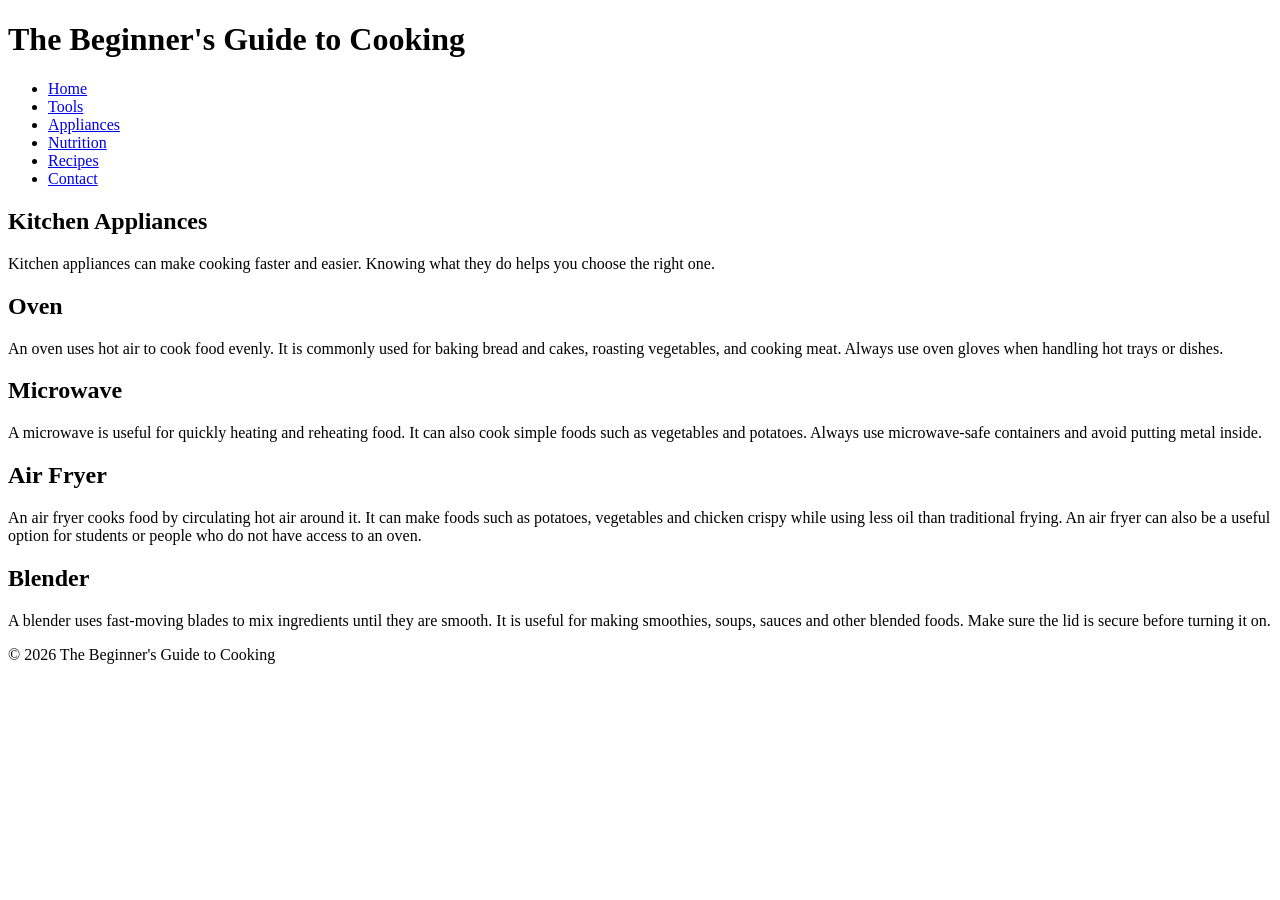
==== assessment2324 (2)/appliances.html @ 7f8e8d01 "hi" ====
<!DOCTYPE html>
<html lang="en">

<head>
	<meta charset="UTF-8">
	<meta name="viewport" content="width=device-width, initial-scale=1.0">
	<meta name="author" content="Christabel Agyeiwaa">
	<meta name="description" content="Learn how common kitchen appliances work and how beginners can use them safely and effectively.">
    <meta name="keywords" content="cooking, beginners, appliances, airfryer, blender">

	<title>Kitchen Appliances| The Beginner's Guide to Cooking</title>

	<link rel="stylesheet" type="text/css" href="css/style.css">
</head>

<body>

</body>
<header>
	<h1>The Beginner's Guide to Cooking</h1>

	<nav>
		<ul>
			<li><a href="index.html">Home</a></li>
			<li><a href="tools.html">Tools</a></li>
			<li><a href="appliances.html">Appliances</a></li>
			<li><a href="nutrition.html">Nutrition</a></li>
			<li><a href="recipes.html">Recipes</a></li>
			<li><a href="contact.html">Contact</a></li>
		</ul>
	</nav>
</header>
<main>
	<section>
	<h2>Kitchen Appliances</h2>

	<p>
		Kitchen appliances can make cooking faster and easier.
		Knowing what they do helps you choose the right one.
	</p>
</section>

    <section>
	<h2>Oven</h2>
    <p> 
     An oven uses hot air to cook food evenly. It is commonly used for baking bread and cakes, 
     roasting vegetables, and cooking meat. Always use oven gloves when handling hot trays or dishes.
	</p>

</section>
<section>
	<h2>Microwave</h2>

	<p>
        A microwave is useful for quickly heating and reheating food. It can also cook simple 
        foods such as vegetables and potatoes. Always use microwave-safe containers and avoid 
        putting metal inside.
	</p>
</section>
<section>
	<h2>Air Fryer</h2>

	<p>
		An air fryer cooks food by circulating hot air around it. It can make foods such as potatoes,
         vegetables and chicken crispy while using less oil than traditional frying.
		An air fryer can also be a useful option for students or people
		who do not have access to an oven.
	</p>
</section>
<section>
    <h2>Blender</h2>

    <p>
        A blender uses fast-moving blades to mix ingredients until they are smooth.
         It is useful for making smoothies, soups, sauces and other blended foods. 
         Make sure the lid is secure before turning it on.
    </p>        
</section>
</main>
</main>

<footer>
	<p>&copy; 2026 The Beginner's Guide to Cooking</p>
</footer>

</body>
</html>
---- assessment2324 (2)/css/style.css ----
/* add all items from grading group 3 and 4. Search for items in group 5 that refer to css f.e. z index */
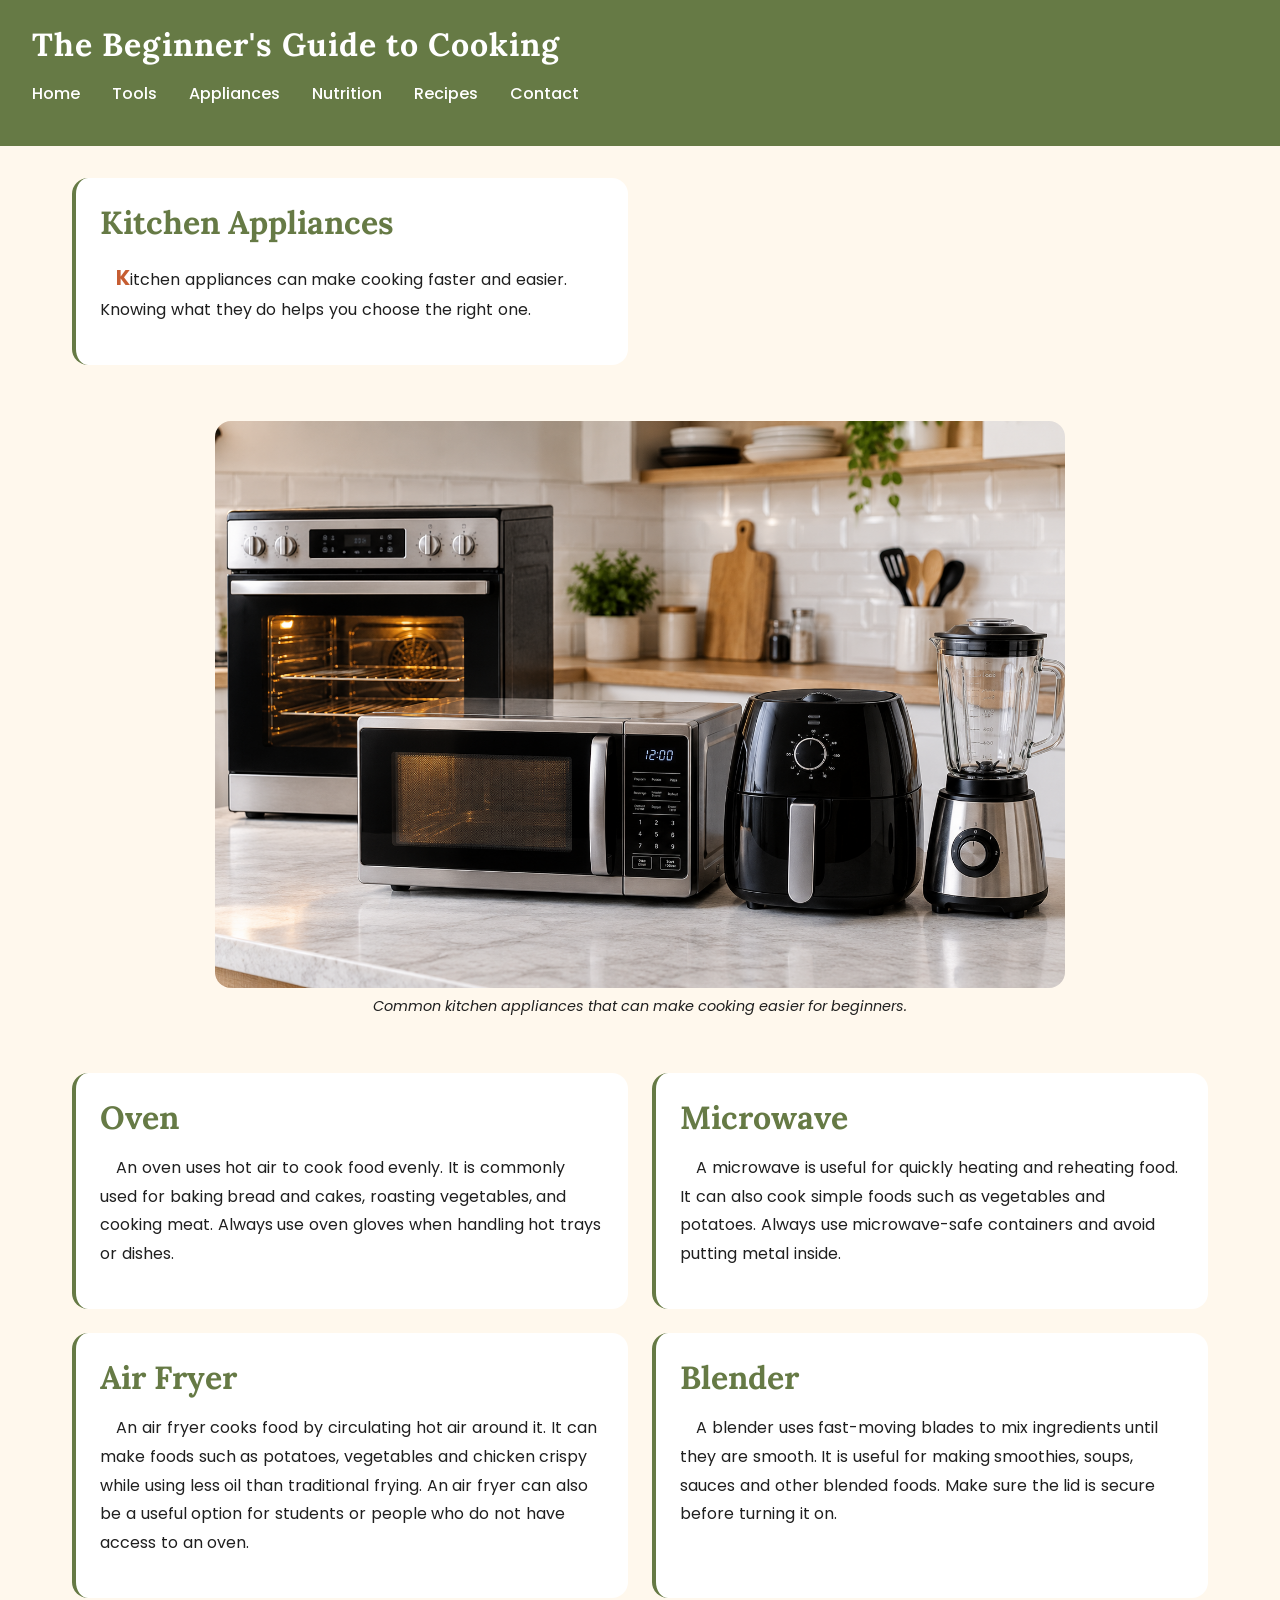
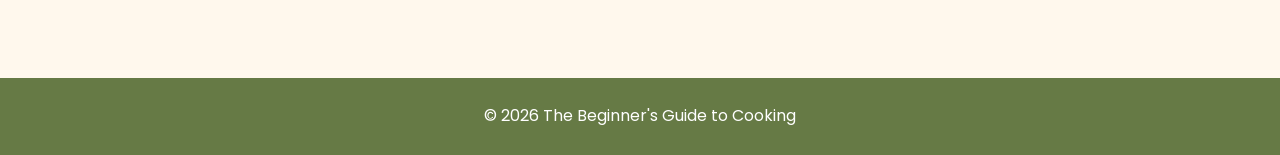
==== commit a4fa6394: "Completed WebMarkup website" ====
--- a/assessment2324 (2)/appliances.html
+++ b/assessment2324 (2)/appliances.html
@@ -11,6 +11,7 @@
 	<title>Kitchen Appliances| The Beginner's Guide to Cooking</title>
 
 	<link rel="stylesheet" type="text/css" href="css/style.css">
+	<link rel="icon" type="image/png" href="img/cooking-logo.png">
 </head>
 
 <body>
@@ -30,7 +31,7 @@
 		</ul>
 	</nav>
 </header>
-<main>
+<main class="appliances-page appliances-grid">
 	<section>
 	<h2>Kitchen Appliances</h2>
 
@@ -39,6 +40,15 @@
 		Knowing what they do helps you choose the right one.
 	</p>
 </section>
+<figure>
+	<img src="img/kitchen-appliances.png"
+		alt="Common kitchen appliances used for preparing food"
+		title="Kitchen Appliances">
+
+	<figcaption>
+		Common kitchen appliances that can make cooking easier for beginners.
+	</figcaption>
+</figure>
 
     <section>
 	<h2>Oven</h2>
--- a/assessment2324 (2)/css/style.css
+++ b/assessment2324 (2)/css/style.css
@@ -1 +1,969 @@
-/* add all items from grading group 3 and 4. Search for items in group 5 that refer to css f.e. z index */ +@import url('https://fonts.googleapis.com/css2?family=Lora:wght@400;500;600;700&family=Poppins:wght@400;500;600;700&display=swap');
+/* Website colours */
+
+:root {
+	--primary-color: #FFF8ED;
+	--secondary-color: #667A45;
+	--accent-color: #C65D32;
+	--text-color: #1F1F1F;
+	--background-color: #FFFFFF;
+} 
+/* General website styling */
+
+body {
+	background-color: var(--primary-color);
+	color: var(--text-color);
+	margin: 0;
+}
+body {
+	font-family: 'Poppins', sans-serif;
+}
+
+h1, h2, h3 {
+	font-family: 'Lora', serif;
+}
+/* Paragraph styling */
+
+p {
+	font-size: 1rem;
+	line-height: 1.8;
+	max-width: 65ch;
+}
+/* Image styling */
+
+img {
+	max-width: 100%;
+	height: auto;
+	display: block;
+}
+/* Main content styling */
+
+main {
+	max-width: 1200px;
+	margin: 0 auto;
+	padding: 2rem;
+}
+/* Header styling */
+
+header {
+	background-color: var(--secondary-color);
+	color: white;
+	padding: 1.5rem 2rem;
+}
+
+header h1 {
+	margin: 0;
+	font-size: 2rem;
+	letter-spacing: 1px;
+}
+/* Navigation styling */
+
+nav ul {
+	list-style: none;
+	display: flex;
+	gap: 2rem;
+	padding: 0;
+	margin-top: 1rem;
+}
+
+nav a {
+	color: white;
+	text-decoration: none;
+	font-weight: 500;
+}
+/* Navigation hover effects */
+
+nav a:hover {
+	color: var(--accent-color);
+}
+
+nav a:active {
+	text-decoration: underline;
+}
+/* Heading styling */
+
+h2 {
+	font-size: 2rem;
+	color: var(--secondary-color);
+	margin-bottom: 1rem;
+}
+
+h3 {
+	font-size: 1.4rem;
+	color: var(--accent-color);
+	margin-bottom: 0.5rem;
+}
+/* Section spacing */
+
+main section {
+	margin-bottom: 3rem;
+}
+
+main article {
+	margin-bottom: 3rem;
+}
+/* Image and caption styling */
+
+figure {
+	margin: 1.5rem 0;
+}
+
+figure img {
+	width: 100%;
+	max-width: 600px;
+	height: auto;
+	border-radius: 12px;
+}
+
+figcaption {
+	font-size: 0.9rem;
+	color: var(--text-color);
+	margin-top: 0.5rem;
+	font-style: italic;
+}
+/* Footer styling */
+
+footer {
+	background-color: var(--secondary-color);
+	color: white;
+	text-align: center;
+	padding: 1.5rem;
+	margin-top: 3rem;
+}
+
+footer p {
+	margin: 0 auto;
+}
+/* Contact form styling */
+
+form label,
+form input,
+form textarea {
+	display: block;
+	margin-bottom: 0.75rem;
+}
+
+form input,
+form textarea {
+	padding: 0.75rem;
+	max-width: 100%;
+	box-sizing: border-box;
+}
+
+form textarea {
+	width: 100%;
+	max-width: 500px;
+	min-height: 150px;
+}
+/* Contact input widths */
+
+#name {
+	width: 250px;
+}
+
+#email {
+	width: 350px;
+}
+/* Contact button styling */
+
+input[type="submit"] {
+	background-color: var(--accent-color);
+	color: white;
+	border: none;
+	border-radius: 8px;
+	padding: 0.75rem 1.5rem;
+	font-family: 'Poppins', sans-serif;
+	font-weight: 600;
+	cursor: pointer;
+}
+
+input[type="submit"]:hover {
+	background-color: var(--secondary-color);
+}
+/* Nutrition table styling */
+
+table {
+	width: 100%;
+	border-collapse: collapse;
+	margin-top: 1.5rem;
+}
+
+th, td {
+	padding: 1rem;
+	text-align: left;
+	border-width: 1px;
+	border-style: solid;
+	border-color: var(--secondary-color);
+}
+
+th {
+	background-color: var(--secondary-color);
+	color: white;
+}
+/* Alternating nutrition table row colours */
+
+tr:nth-child(even) {
+    background-color: #CFF;
+}
+
+tr:nth-child(odd) {
+    background-color: #FFF;
+}
+/* Alternating table row colours */
+
+tr:nth-child(even) {
+	background-color: #CFF;
+}
+
+tr:nth-child(odd) {
+	background-color: #FFF;
+}
+/* Recipe heading styling */
+
+main article h3,
+main section h3 {
+	text-transform: uppercase;
+	letter-spacing: 1px;
+}
+/* Paragraph indentation */
+
+main section p {
+	text-indent: 1em;
+}
+/* Word spacing */
+
+main p {
+	word-spacing: 0.05em;
+}
+
+/* First letter styling */
+
+main > section:first-child > p:first-of-type::first-letter,
+main > p:first-of-type::first-letter {
+    font-size: 1.3em;
+    font-weight: bold;
+    color: var(--accent-color);
+}
+/* Header positioning */
+
+header {
+    position: relative;
+}
+/* Cookie message */
+
+.cookie-message {
+    position: relative;
+    z-index: 9999;
+    background-color: var(--secondary-color);
+    color: white;
+    padding: 1rem;
+    border-radius: 8px;
+    max-width: 500px;
+    margin: 2rem auto;
+}
+/* Mobile screen styling */
+
+@media (max-width: 768px) {
+    nav ul {
+        flex-direction: column;
+        gap: 0.75rem;
+    }
+
+    main {
+        padding: 1rem;
+    }
+}
+    /* Desktop screen styling */
+
+@media (min-width: 769px) {
+    nav ul {
+        flex-direction: row;
+    }
+
+    main {
+        padding: 2rem;
+    }
+}
+/* Beginner tip styling */
+
+@media (min-width: 769px) {
+    main aside:not(.cookie-message) {
+        float: right;
+        width: 250px;
+        margin: 1rem 0 1rem 2rem;
+        padding: 1rem;
+        background-color: white;
+        border-left: 4px solid var(--accent-color);
+        border-radius: 8px;
+    }
+}
+/* Footer layout */
+
+body {
+    min-height: 100vh;
+    display: flex;
+    flex-direction: column;
+}
+
+main {
+    flex: 1;
+    width: 100%;
+    box-sizing: border-box;
+}
+/* Mobile beginner tip styling */
+
+@media (max-width: 768px) {
+    main aside:not(.cookie-message) {
+        float: none;
+        width: auto;
+        padding: 1rem;
+        margin: 1rem 0;
+        background-color: white;
+        border-left: 4px solid var(--accent-color);
+        border-radius: 8px;
+    }
+}
+/* Mobile contact form styling */
+
+@media (max-width: 768px) {
+    #name,
+    #email,
+    form textarea {
+        width: 100%;
+        max-width: 100%;
+    }
+}
+/* Mobile nutrition table styling */
+
+@media (max-width: 768px) {
+    th, td {
+        padding: 0.5rem;
+        font-size: 0.85rem;
+        overflow-wrap: anywhere;
+    }
+}
+/* Mobile cookie message styling */
+
+@media (max-width: 768px) {
+    .cookie-message {
+        left: 1rem;
+        right: 1rem;
+        max-width: none;
+    }
+}
+/* Home page hero button */
+
+.hero-button {
+    display: inline-block;
+    background-color: var(--secondary-color);
+    color: white;
+    padding: 1rem 2rem;
+    border-radius: 50px;
+    text-decoration: none;
+    font-weight: 600;
+}
+
+.hero-button:hover {
+    background-color: var(--accent-color);
+}
+/* Home page hero layout */
+
+@media (min-width: 769px) {
+    .home-hero {
+        display: grid;
+        grid-template-columns: 1fr 1fr;
+        gap: 2rem;
+        align-items: center;
+    }
+}
+/* Home page hero heading */
+
+.home-hero h2 {
+    font-size: 3.5rem;
+    line-height: 1.2;
+    margin-bottom: 1rem;
+}
+/* Home page hero background */
+
+.home-hero {
+    background-color: #F5EBDD;
+    padding: 2rem;
+    border-radius: 20px;
+}
+/* Home page hero image */
+
+.home-hero figure {
+    margin: 0;
+}
+
+.home-hero figure img {
+    width: 100%;
+    max-width: none;
+    border-radius: 16px;
+}
+/* Home page recipe card layout */
+
+@media (min-width: 769px) {
+    .home-recipes {
+        display: grid;
+        grid-template-columns: repeat(5, 1fr);
+        gap: 1rem;
+    }
+
+    .home-recipes > h2,
+    .home-recipes > p {
+        grid-column: 1 / -1;
+    }
+}
+/* Home page recipe card images */
+
+.recipe-card img {
+    width: 100%;
+    height: 180px;
+    object-fit: cover;
+    border-radius: 12px;
+}
+/* Home page recipe section spacing */
+
+.home-recipes {
+    row-gap: 0.75rem;
+}
+
+.home-recipes h2,
+.home-recipes > p {
+    margin: 0;
+}
+
+.home-recipes .recipe-card {
+    margin-bottom: 0;
+}
+/* Home page recipe card labels */
+
+.recipe-card figcaption {
+    background-color: white;
+    color: var(--text-color);
+    font-style: normal;
+    font-weight: 600;
+    text-align: center;
+    padding: 0.5rem;
+    border-radius: 20px;
+    margin-top: 0.5rem;
+}
+
+.recipe-card a {
+    text-decoration: none;
+}
+/* Recipe labels on images */
+
+.recipe-card figure {
+    position: relative;
+    margin: 0;
+}
+
+.recipe-card figcaption {
+    position: absolute;
+    bottom: 0.75rem;
+    left: 50%;
+    transform: translateX(-50%);
+    margin: 0;
+    white-space: nowrap;
+    font-size: 0.8rem;
+    padding: 0.5rem 0.75rem;
+}
+/* Home recipe section heading */
+
+.home-recipes > h2,
+.home-recipes > p {
+    text-align: center;
+    max-width: none;
+}
+/* Home page kitchen section */
+
+.home-kitchen figure {
+    margin: 1.5rem 0;
+}
+
+.home-kitchen figure img {
+    width: 100%;
+    max-width: none;
+    height: 300px;
+    object-fit: cover;
+    border-radius: 16px;
+}
+/* Kitchen banner on mobile */
+
+@media (max-width: 768px) {
+    .home-kitchen figure img {
+        height: 200px;
+    }
+}
+/* Kitchen image on desktop */
+
+@media (min-width: 769px) {
+    .home-kitchen figure img {
+        height: auto;
+        object-fit: contain;
+    }
+}
+.kitchen-links {
+    display: flex;
+    gap: 1rem;
+    flex-wrap: wrap;
+    margin-top: 1.5rem;
+}
+
+.kitchen-links a {
+    display: inline-block;
+    background-color: var(--secondary-color);
+    color: white;
+    padding: 0.9rem 1.5rem;
+    border-radius: 30px;
+    text-decoration: none;
+    font-weight: 600;
+}
+
+.kitchen-links a:hover {
+    background-color: var(--accent-color);
+}
+
+/* Keep kitchen button text visible */
+
+.kitchen-links a:visited,
+.kitchen-links a:active {
+    color: white;
+}
+/* Centre the kitchen section heading */
+
+.home-kitchen > h2,
+.home-kitchen > p {
+    text-align: center;
+    max-width: none;
+}
+/* Recipe cards on mobile */
+
+@media (max-width: 768px) {
+    .home-recipes {
+        display: grid;
+        grid-template-columns: repeat(2, 1fr);
+        gap: 1rem;
+    }
+
+    .home-recipes > h2,
+    .home-recipes > p {
+        grid-column: 1 / -1;
+    }
+}
+/* Recipe labels on mobile */
+
+@media (max-width: 768px) {
+    .recipe-card figcaption {
+        white-space: normal;
+        width: 80%;
+        box-sizing: border-box;
+        font-size: 0.7rem;
+        line-height: 1.3;
+    }
+}
+/* Home hero on mobile */
+
+@media (max-width: 768px) {
+    .home-hero h2 {
+        font-size: 2.2rem;
+        line-height: 1.2;
+    }
+
+    .home-hero {
+        padding: 1.5rem;
+    }
+}
+/* Home hero image on mobile */
+
+@media (max-width: 768px) {
+    .home-hero figure {
+        margin-top: 1.5rem;
+    }
+
+    .home-hero figure img {
+        width: 100%;
+        height: 250px;
+        object-fit: cover;
+    }
+}
+/* Mobile navigation menu */
+
+@media (max-width: 768px) {
+    nav ul {
+        align-items: center;
+        gap: 1rem;
+    }
+
+    nav a {
+        text-align: center;
+    }
+}
+/* Mobile website header */
+
+@media (max-width: 768px) {
+    header h1 {
+        text-align: center;
+        font-size: 1.6rem;
+        line-height: 1.3;
+    }
+}
+/* Kitchen buttons on mobile */
+
+@media (max-width: 768px) {
+    .kitchen-links {
+        flex-direction: column;
+        align-items: center;
+    }
+
+    .kitchen-links a {
+        text-align: center;
+        width: 100%;
+        max-width: 300px;
+        box-sizing: border-box;
+    }
+}
+/* Centre the fifth recipe card on mobile */
+
+@media (max-width: 768px) {
+    .home-recipes .recipe-card:last-child {
+        grid-column: 1 / -1;
+        width: calc(50% - 0.5rem);
+        justify-self: center;
+    }
+}
+/* Recipe card hover effect */
+
+.recipe-card img {
+    transition: transform 0.3s ease;
+}
+
+.recipe-card:hover img {
+    transform: scale(1.03);
+}
+/* Cooking Tools page introduction */
+
+.tools-page > h2,
+.tools-page > p {
+    text-align: center;
+    max-width: none;
+}
+/* Cooking Tools page image */
+
+.tools-page > figure {
+    max-width: 850px;
+    margin: 2rem auto;
+}
+
+.tools-page > figure img {
+    width: 100%;
+    max-width: none;
+    border-radius: 16px;
+}
+
+.tools-page > figure figcaption {
+    text-align: center;
+}
+/* Cooking Tools cards */
+
+.tools-page section {
+    background-color: white;
+    padding: 1.5rem;
+    border-radius: 16px;
+    margin-bottom: 1.5rem;
+    border-left: 4px solid var(--secondary-color);
+}
+.tools-page > section h3 {
+    margin-top: 0;
+}
+
+.tools-page > section p {
+    margin-bottom: 0;
+}
+/* Cooking Tools: two columns on desktop */
+
+@media (min-width: 769px) {
+    .tools-page.tools-grid {
+        display: grid;
+        grid-template-columns: repeat(2, minmax(0, 1fr));
+        gap: 1.5rem;
+    }
+
+    .tools-page.tools-grid > h2,
+    .tools-page.tools-grid > p,
+    .tools-page.tools-grid > figure,
+    .tools-page.tools-grid > aside {
+        grid-column: 1 / -1;
+    }
+
+    .tools-page.tools-grid > section {
+        margin-bottom: 0;
+    }
+}
+/* Cooking Tools cards on mobile */
+
+@media (max-width: 768px) {
+    .tools-page.tools-grid {
+        display: block;
+    }
+
+    .tools-page section {
+        padding: 1rem;
+        margin-bottom: 1rem;
+    }
+}
+/* Kitchen Appliances page introduction */
+
+.appliances-page > h2,
+.appliances-page > p {
+    text-align: center;
+    max-width: none;
+}
+/* Kitchen Appliances description cards */
+
+.appliances-page section {
+    background-color: white;
+    padding: 1.5rem;
+    border-radius: 16px;
+    margin-bottom: 1.5rem;
+    border-left: 4px solid var(--secondary-color);
+}
+
+.appliances-page section h2 {
+    margin-top: 0;
+}
+/* Kitchen Appliances desktop grid */
+
+@media (min-width: 769px) {
+    .appliances-page.appliances-grid {
+        display: grid;
+        grid-template-columns: repeat(2, minmax(0, 1fr));
+        gap: 1.5rem;
+        align-content: start;
+    }
+
+    .appliances-grid > h2,
+    .appliances-grid > p,
+    .appliances-grid > figure {
+        grid-column: 1 / -1;
+    }
+
+    .appliances-grid > section {
+        margin-bottom: 0;
+    }
+}
+/* Kitchen Appliances page image */
+
+.appliances-page > figure {
+    max-width: 850px;
+    width: 100%;
+    margin: 2rem auto;
+}
+
+.appliances-page > figure img {
+    width: 100%;
+    max-width: none;
+    height: auto;
+    border-radius: 16px;
+}
+
+.appliances-page > figure figcaption {
+    text-align: center;
+}
+/* Kitchen Appliances cards on mobile */
+
+@media (max-width: 768px) {
+    .appliances-page.appliances-grid {
+        display: block;
+    }
+
+    .appliances-page section {
+        padding: 1rem;
+        margin-bottom: 1rem;
+    }
+}
+/* Nutrition page introduction */
+
+.nutrition-page > h2,
+.nutrition-page > p {
+    text-align: center;
+    max-width: none;
+}
+/* Nutrition information cards */
+
+.nutrition-page section {
+    background-color: white;
+    padding: 1.5rem;
+    border-radius: 16px;
+    margin-bottom: 1.5rem;
+    border-left: 4px solid var(--secondary-color);
+}
+
+.nutrition-page section h2,
+.nutrition-page section h3 {
+    margin-top: 0;
+}
+/* Nutrition desktop layout */
+
+@media (min-width: 769px) {
+    .nutrition-page.nutrition-grid {
+        display: grid;
+        grid-template-columns: repeat(2, minmax(0, 1fr));
+        gap: 1.5rem;
+        align-content: start;
+    }
+
+    .nutrition-grid > h2,
+    .nutrition-grid > p,
+    .nutrition-grid > figure,
+    .nutrition-grid > table {
+        grid-column: 1 / -1;
+    }
+
+    .nutrition-grid > section {
+        margin-bottom: 0;
+    }
+}
+/* Nutrition page image */
+
+.nutrition-page > figure {
+    width: 100%;
+    max-width: 850px;
+    margin: 2rem auto;
+}
+
+.nutrition-page > figure img {
+    width: 100%;
+    max-width: none;
+    height: auto;
+    border-radius: 16px;
+}
+
+.nutrition-page > figure figcaption {
+    text-align: center;
+}
+/* Nutrition cards on mobile */
+
+@media (max-width: 768px) {
+    .nutrition-page.nutrition-grid {
+        display: block;
+    }
+
+    .nutrition-page section {
+        padding: 1rem;
+        margin-bottom: 1rem;
+    }
+}
+/* Recipes page introduction */
+
+.recipes-page > h2,
+.recipes-page > p {
+    text-align: center;
+    max-width: none;
+}
+/* Recipe page cards */
+
+.recipes-page > article,
+.recipes-page > section {
+    background-color: white;
+    padding: 1.5rem;
+    border-radius: 16px;
+    margin-bottom: 2rem;
+    border-left: 4px solid var(--secondary-color);
+}
+/* Recipes page images */
+
+.recipes-page figure {
+    max-width: 700px;
+    margin: 1.5rem auto;
+}
+
+.recipes-page figure img {
+    width: 100%;
+    max-width: none;
+    height: auto;
+    border-radius: 12px;
+}
+
+.recipes-page figcaption {
+    text-align: center;
+}
+/* Recipe ingredients and instructions */
+
+.recipes-page li {
+    line-height: 1.8;
+    margin-bottom: 0.5rem;
+}
+
+.recipes-page h3 {
+    margin-top: 1.5rem;
+    margin-bottom: 0.75rem;
+}
+/* Recipe cards on mobile */
+
+@media (max-width: 768px) {
+    .recipes-page > article,
+    .recipes-page > section {
+        padding: 1rem;
+        margin-bottom: 1.5rem;
+    }
+
+    .recipes-page figure {
+        width: 100%;
+        margin: 1rem auto;
+    }
+}
+/* Contact page introduction */
+
+.contact-page > h2,
+.contact-page > p {
+    text-align: center;
+    max-width: none;
+}
+/* Contact form card */
+
+.contact-page form {
+    background-color: white;
+    padding: 2rem;
+    border-radius: 16px;
+    border-left: 4px solid var(--secondary-color);
+    max-width: 650px;
+    margin: 2rem auto;
+}
+/* Contact form input fields */
+
+.contact-page input[type="text"],
+.contact-page input[type="email"],
+.contact-page textarea {
+    width: 100%;
+    max-width: 100%;
+    padding: 0.75rem;
+    border: 1px solid var(--secondary-color);
+    border-radius: 8px;
+    box-sizing: border-box;
+}
+/* Contact form focus effect */
+
+.contact-page input:focus,
+.contact-page textarea:focus {
+    outline: 2px solid var(--accent-color);
+    outline-offset: 2px;
+}
+/* Contact form on mobile */
+
+@media (max-width: 768px) {
+    .contact-page form {
+        padding: 1rem;
+        margin: 1rem auto;
+    }
+
+    .contact-page #name,
+    .contact-page #email,
+    .contact-page textarea {
+        width: 100%;
+        max-width: 100%;
+        box-sizing: border-box;
+    }
+}
